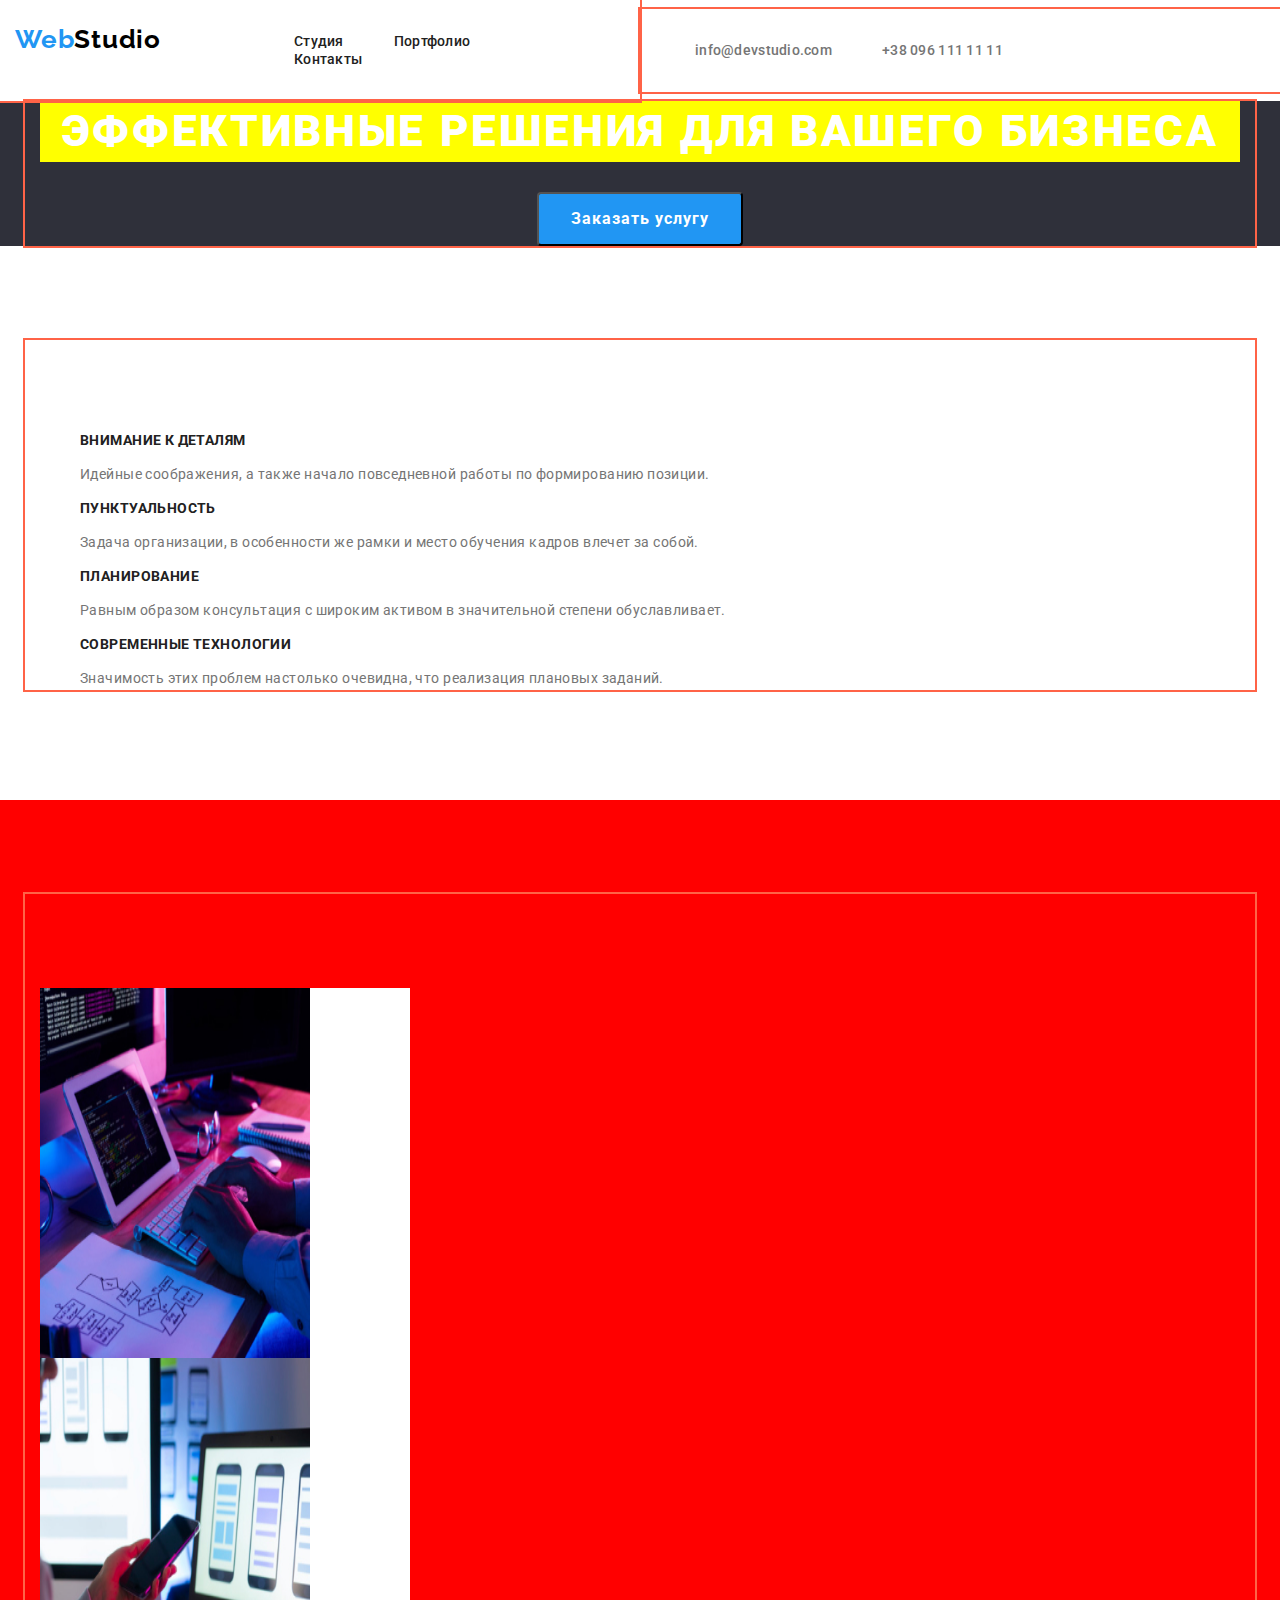
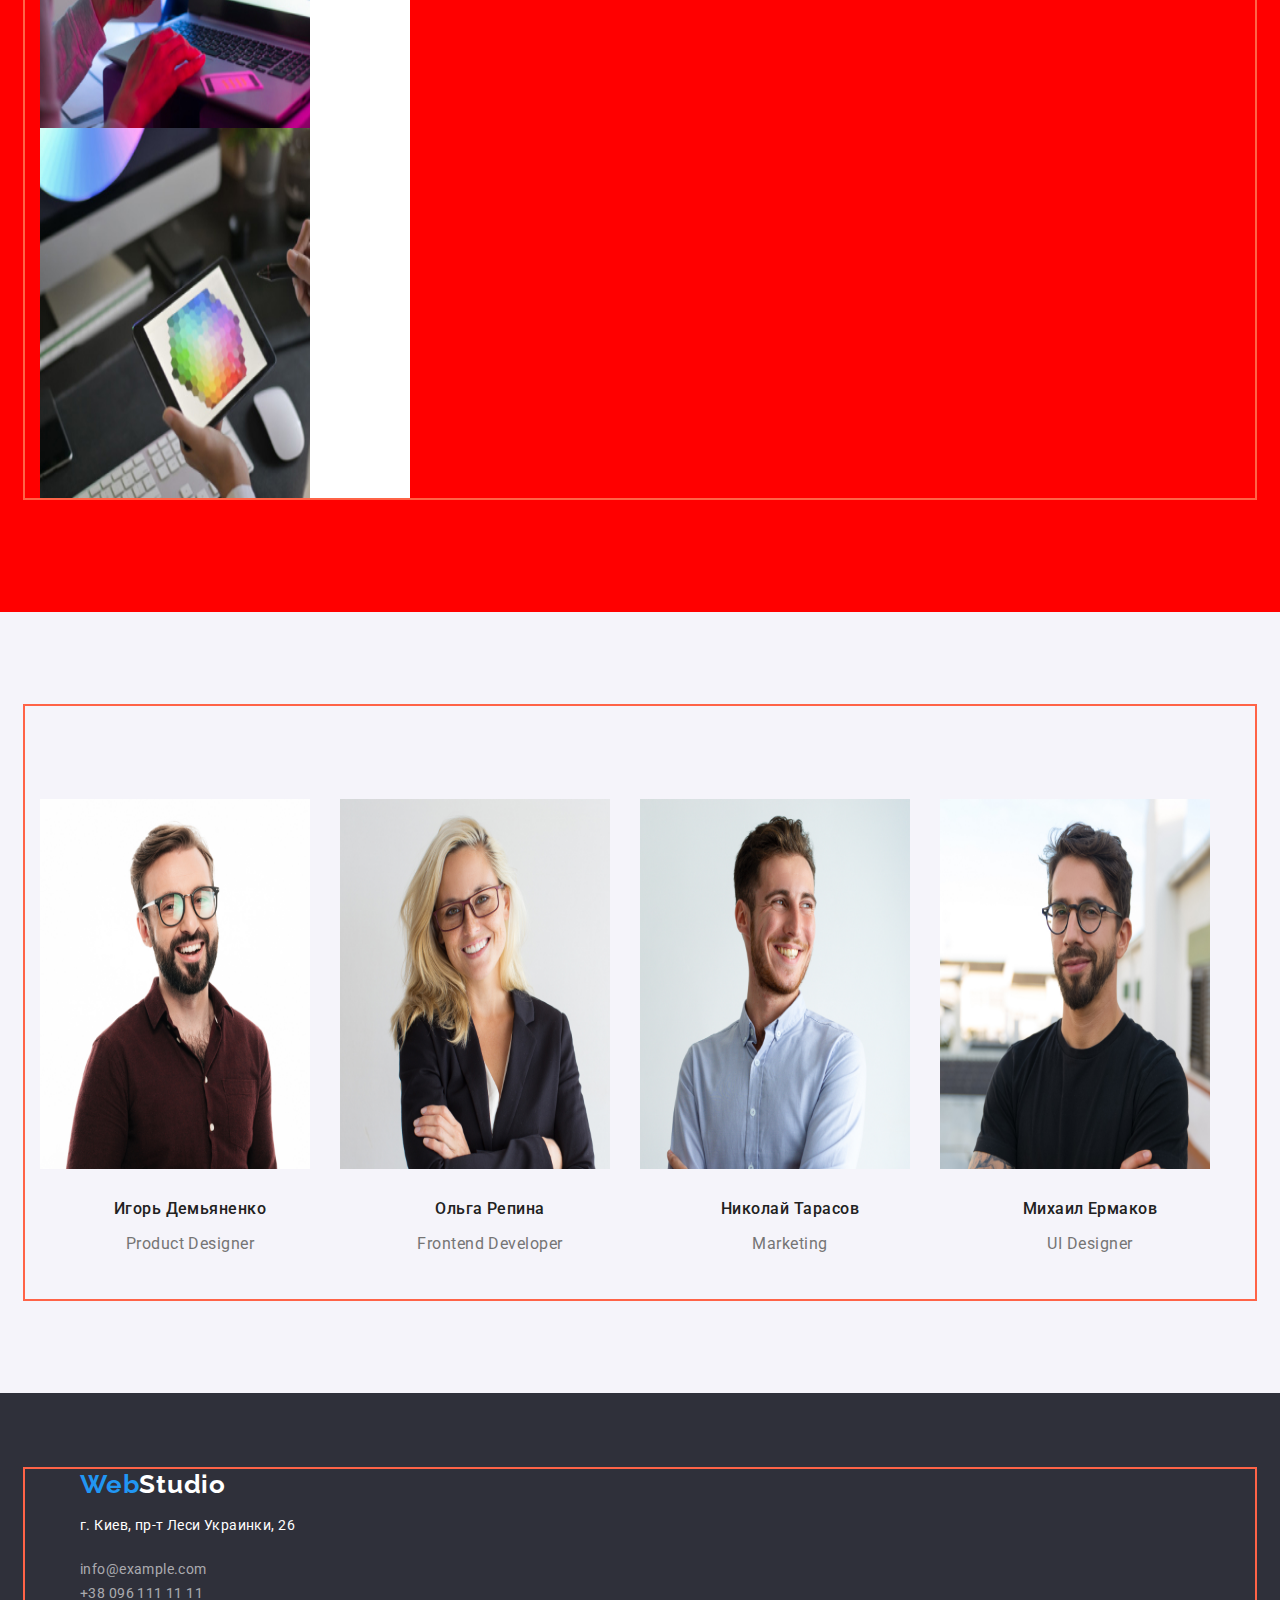
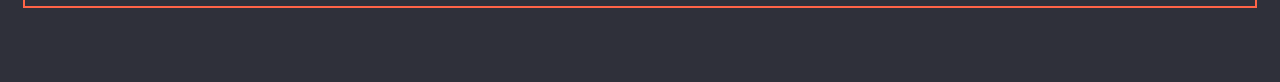
==== index.html @ ab353a33 "Додає блокові елементи" ====
<!DOCTYPE html>
<html lang="ru">
  <head>
    <meta charset="UTF-8" />
    <meta http-equiv="X-UA-Compatible" content="IE=edge" />
    <meta name="viewport" content="width=device-width, initial-scale=1.0" />
    <title>Document</title>
    <link rel="preconnect" href="https://fonts.googleapis.com" />
    <link rel="preconnect" href="https://fonts.gstatic.com" crossorigin />
    <link
      href="https://fonts.googleapis.com/css2?family=Raleway:wght@700&family=Roboto:wght@400;500;700;900&display=swap"
      rel="stylesheet"
    />
    <link
      rel="stylesheet"
      href="https://cdnjs.cloudflare.com/ajax/libs/modern-normalize/1.1.0/modern-normalize.min.css"
    />
    <link rel="stylesheet" href="./css/styles.css" />
  </head>
  <body>
    <!--Шапка-->
    <header class="header">
      <div class="container">
        <nav class="header-nav">
          <a class="header-logo" href="./index.html">
            <span class="logo-blue">Web</span><span class="logo-black">Studio</span></a>
          <ul class="site-nav">
            <li class="item"><a href="./index.html" class="site-nav-link">Студия</a></li>
            <li class="item"><a href="./portfolio.html" class="site-nav-link">Портфолио</a></li>
            <li class="item"><a href="" class="site-nav-link">Контакты</a></li>
          </ul>
        </nav>
      </div>
      <div class="container">
        <ul class="nav-link">
          <li class="item">
            <a href="mailto:info@devstudio.com" class="nav-link-list">info@devstudio.com</a>
          </li>
          <li class="item"><a href="tel:+380961111111" class="nav-link-list">+38 096 111 11 11</a></li>
        </ul>
      </div>
    </header>
    <!--Section 1-->
    <main>
      <section class="hero">
        <div class="container">
          <h1 class="hero-title">Эффективные решения для вашего бизнеса</h1>
          <button type="button" class="hero-buttom">Заказать услугу</button>
        </div>
      </section>
      <!--Section 2-->
      <section class="section">
        <div class="container">
          <h2 class="title">Шаги к успеху</h2>
          <ul class="section-list">
            <li class="section-link">
              <h3 class="section-title">Внимание к деталям</h3>
              <p class="text">
                Идейные соображения, а также начало повседневной работы по формированию позиции.
              </p>
            </li>

            <li>
              <h3 class="section-title">Пунктуальность</h3>
              <p class="text">
                Задача организации, в особенности же рамки и место обучения кадров влечет за собой.
              </p>
            </li>

            <li>
              <h3 class="section-title">Планирование</h3>
              <p class="text">
                Равным образом консультация с широким активом в значительной степени обуславливает.
              </p>
            </li>

            <li>
              <h3 class="section-title">Современные технологии</h3>
              <p class="text">
                Значимость этих проблем настолько очевидна, что реализация плановых заданий.
              </p>
            </li>
          </ul>
        </div>
      </section>
      <!--Section 3-->
      <section class="section-pictures">
        <div class="container">
          <h2 class="title">Чем мы занимаемся</h2>
          <ul class="pictures-list">
            <li class="images">
              <article class="card">
                <div>
                  <img src="./images/first_service.jpg" alt="Работа на компьютерах" width="370" />
                </div>
              </article>
            </li>
            <li class="images">
              <article>
                <div>
                  <img src="./images/second_servics.jpg" alt="Работа на телефонах" width="370" />
                </div>
              </article>
            </li>
            <li class="images">
              <article>
                <div>
                  <img src="./images/third_service.jpg" alt="Работа на планшетах" width="370" />
                </div>
              </article>
            </li>
          </ul>
        </div>
      </section>
      <!--Section 4-->
      <section class="workers">
        <div class="container">
          <h2 class="title">Наша команда</h2>
          <ul class="workers-list">
            <li class="workers-item">
              <article>
                <div class="icons">
                  <img src="./images/photo_1.jpg" alt="Фото" width="270" />
                </div>
                <div class="caption">
                  <h3 class="workers-title">Игорь Демьяненко</h3>
                  <p class="workers-text">Product Designer</p>
                </div>
              </article>
            </li>
            <li class="workers-item">
              <article>
                <div class="icons">
                  <img src="./images/photo_2.jpg" alt="Ольга Репина" width="270" />
                </div>
                <div class="caption">
                  <h3 class="workers-title">Ольга Репина</h3>
                <p class="workers-text">Frontend Developer</p>
                </div>
              </article>
            </li>
            <li class="workers-item">
              <article>
                <div class="icons">
                  <img src="./images/photo_3.jpg" alt="Николай Тарасов" width="270" />
                </div>
                <div class="caption">
                   <h3 class="workers-title">Николай Тарасов</h3>
                <p class="workers-text">Marketing</p>
                </div>
            </li>
            <li class="workers-item">
              <article>
                <div class="icons">
                  <img src="./images/photo4.jpg" alt="Михаил Ермаков" width="270" />
                </div>
                <div class="caption">
                   <h3 class="workers-title">Михаил Ермаков</h3>
                <p class="workers-text">UI Designer</p>
                </div>
              </article>
            </li>
          </ul>
        </div>
      </section>
    </main>
    <!--Футер-->
    <footer class="footer">
      <div class="container">
        <address>
          <ul class="footer-list">
            <li>
              <a class="footer-logo" href="./portfolio.html"
                ><span class="logo-blue">Web</span><span class="logo-white">Studio</span></a
              >
            </li>
            <li><p class="footer-address">г. Киев, пр-т Леси Украинки, 26</p></li>
            <li><a href="mailto:info@example.com" class="contact-link">info@example.com</a></li>
            <li><a href="tel:+380961111111" class="contact-link">+38 096 111 11 11</a></li>
          </ul>
        </address>
      </div>
    </footer>
  </body>
</html>
---- css/styles.css ----
:root {
  --primery-text-color: #212121;
  --title-text-color: #757575;
  --secondary-title-text-color: rgba(255, 255, 255, 0.6);
  --third-title-text-color: #000000;
  --accent-color: #2196f3;
  --primery-background-color: #ffffff;
  --secondary-background-color: #f5f4fa;
  --white-color: #ffffff;
  --footer-color: #2f303a;
}
body {
  background: var(--primery-background-color);
  color: var(--primery-text-color);
  font-family: 'Roboto', sans-serif;
}
/* колір основного тексту #212121*/
/* вторинний колір тексту #757575 */
/* вторинний колір тексту rgba(255, 255, 255, 0.6 */
/* білий колір #FFFFFF */
/* акцент #2196F3 */
/* вторинний колір фону #F5F4FA */
/* вторинний колір фону #2F303A */
/* вторинний колір фону FFFFFF */

/* Логотип */
.container {
  width: 1230px;
  padding-left: 15px;
  padding-right: 15px;
  margin-left: auto;
  margin-right: auto;
  outline: 2px solid tomato;
}
/* Шапка */
.header {
  justify-content: center;
  display: flex;
  align-items: center;
}
.header-nav {
  display: flex;
}
.header-logo {
  margin-right: 93px;
  text-decoration: none;
  padding-top: 24px;
  padding-bottom: 25px;
}
.logo-blue {
  font-family: 'Raleway';
  font-weight: 700;
  font-size: 26px;
  line-height: 1.2;
  letter-spacing: 0.03em;
  color: var(--accent-color);
}
.logo-black {
  font-family: 'Raleway';
  font-weight: 700;
  font-size: 26px;
  line-height: 1.2;
  letter-spacing: 0.03em;
  color: var(--third-title-text-color);
}
/* Site nav */
.site-nav {
  margin-top: 0;
  margin-bottom: 0;
  margin-right: 50px;
  list-style: none;
  display: flex;
  flex-wrap: wrap;
  padding-top: 32px;
  padding-bottom: 32px;
}
.site-nav .item {
  margin-right: 50px;
}
.site-nav > .item :last-child {
  margin-right: 0px;
}
.ul {
  list-style: none;
  padding: 0;
  margin: 0;
}
.nav-link {
  margin-top: 0;
  margin-bottom: 0;
  list-style: none;
  display: flex;
  flex-wrap: wrap;
  padding-top: 32px;
  padding-bottom: 32px;
}
.ul {
  list-style: none;
}
.nav-link .item :not(last-child) {
  margin-right: 50px;
}
.list {
  padding: 0;
  margin: 0;
}
.site-nav-link {
  font-weight: 500;
  font-size: 14px;
  line-height: 1.14;
  letter-spacing: 0.02em;
  color: var(--primery-text-color);
  text-decoration: none;
}
.site-nav-link:hover,
.site-nav-link:focus {
  color: var(--accent-color);
}
.link {
  font-weight: 500;
  font-size: 14px;
  line-height: 1.14;
  letter-spacing: 0.02em;
  color: var(--primery-text-color);
}
.nav-link-list {
  font-weight: 500;
  font-size: 14px;
  line-height: 1.14;
  letter-spacing: 0.02em;
  color: var(--title-text-color);
  text-decoration: none;
}
.nav-link-list:hover,
.nav-link-list:focus {
  color: var(--accent-color);
}

/* Секція 1 */
.hero {
  background-color: var(--footer-color);
  text-align: center;
}
.hero-title {
  margin-top: 0;
  margin-bottom: 30;
  font-weight: 900;
  font-size: 44px;
  line-height: 1.4;
  letter-spacing: 0.06em;
  text-transform: uppercase;
  color: var(--white-color);
  background-color: yellow;
}
.hero-buttom {
  display: inline-block;
  padding: 10px 32px;
  border-radius: 4px;
  font-weight: 700;
  font-size: 16px;
  line-height: 1.9;
  letter-spacing: 0.06em;
  color: var(--white-color);
  background-color: var(--accent-color);
  /* 0px 4px 4px rgba(0, 0, 0, 0.15); */
}
/* Секція 2 */
.section {
  background: var(--primery-background-color);
  padding-top: 94px;
  padding-bottom: 94px;
}
.title {
  visibility: hidden;
}
.section-list {
  list-style: none;
}
.ul {
  padding: 0;
}
.section-title {
  margin-top: 0;
  margin-bottom: 10px;
  font-weight: 700;
  font-size: 14px;
  line-height: 1.14;
  letter-spacing: 0.03em;
  text-transform: uppercase;
  color: var(--primery-text-color);
}
.text {
  font-size: 14px;
  line-height: 1.7;
  letter-spacing: 0.03em;
  color: var(--title-text-color);
}
/* Секція 3 */
.section-pictures {
  background: red;
  padding-top: 94px;
  padding-bottom: 94px;
}
.title {
  margin-top: 0;
  margin-bottom: 50px;
  font-weight: 700;
  font-size: 36px;
  line-height: 1.2;
  text-align: center;
  letter-spacing: 0.03em;
  color: var(--primery-text-color);
}
.pictures-list {
  list-style: none;
  padding: 0;
  margin: 0;
  display: flex;
  flex-wrap: wrap;
}
.pictures-list > .images {
  flex-basis: calc(100% / 3);
}
.images :last-child {
  margin-right: 0;
}
img {
  display: block;
  width: 370px;
  height: 294px;
}
/* Секція 4 */
.workers {
  background: var(--secondary-background-color);
  padding-top: 94px;
  padding-bottom: 94px;
}
.title {
  margin-bottom: 50px;
}
.workers-list {
  list-style: none;
  padding: 0;
  margin: 0;
  display: flex;
  flex-wrap: wrap;
}
.workers-list > .workers-item {
  flex-basis: calc(100% / 4);
}
img {
  display: block;
  width: 270px;
  height: 370px;
}
.icons {
  margin-bottom: 30px;
}
.workers-title {
  margin-bottom: 10px;
  font-weight: 500;
  font-size: 16px;
  line-height: 1.2;
  letter-spacing: 0.03em;
  color: var(--primery-text-color);
}
.caption {
  text-align: center;
}
.workers-text {
  padding-bottom: 30px;
  font-size: 16px;
  line-height: 1.2;
  letter-spacing: 0.03em;
  color: var(--title-text-color);
}

/* Портфоліо */
/* Фільтр */
.filter {
  background: var(--primery-background-color);
}
.filtr-title {
  visibility: hidden;
}
.filter-list {
  display: flex;
}
.filter-item {
  margin-right: 8px;
}
.filter-list .filter-item {
  justify-content: center;
  display: inline-block;
}
.filter-buttom {
  padding: 6px 22px;
  font-weight: 500;
  font-size: 16px;
  line-height: 1.6;
  align-items: center;
  letter-spacing: 0.03em;
  color: var(--primery-text-color);
  background: var(--secondary-background-color);
  cursor: pointer;
}
.filter-buttom:hover,
.filter-buttom:focus {
  color: var(--white-color);
  background: var(--accent-color);
}
/* Картинки */
.pictures {
  list-style: none;
  margin-right: 30px;
  margin-bottom: 30px;
  flex-wrap: wrap;
  display: flex;
}
.pictures > .pictures-list {
  flex-basis: calc(100% / 3);
}
.pictures-list {
  background: var(--primery-background-color);
  margin-bottom: 20px;
  width: 370px;
}
.pictures-title {
  margin-bottom: 4px;
  font-weight: 700;
  font-size: 18px;
  line-height: 2;
  letter-spacing: 0.06em;
  color: var(--primery-text-color);
}
.pictures-text {
  font-size: 16px;
  line-height: 1.9;
  letter-spacing: 0.03em;
  color: var(--title-text-color);
}
/* Футер */
.footer {
  background: var(--footer-color);
  padding-top: 60px;
  padding-bottom: 60px;
}
.footer-logo {
  text-decoration: none;
}
.footer-list {
  list-style: none;
}
.logo-blue {
  font-family: 'Raleway';
  font-style: normal;
  font-weight: 700;
  font-size: 26px;
  line-height: 1.2;
  letter-spacing: 0.03em;
  color: var(--accent-color);
}
.logo-white {
  font-family: 'Raleway';
  font-style: normal;
  font-weight: 700;
  font-size: 26px;
  line-height: 1.2;
  letter-spacing: 0.03em;
  color: var(--white-color);
}
.footer-address {
  margin-bottom: 20px;
  font-style: normal;
  font-weight: 400;
  font-size: 14px;
  line-height: 1.7;
  letter-spacing: 0.03em;
  color: var(--white-color);
  text-decoration: none;
}
.contact-link {
  margin-bottom: 9px;
  font-style: normal;
  font-weight: 400;
  font-size: 14px;
  line-height: 1.7;
  letter-spacing: 0.03em;
  color: var(--secondary-title-text-color);
  text-decoration: none;
}
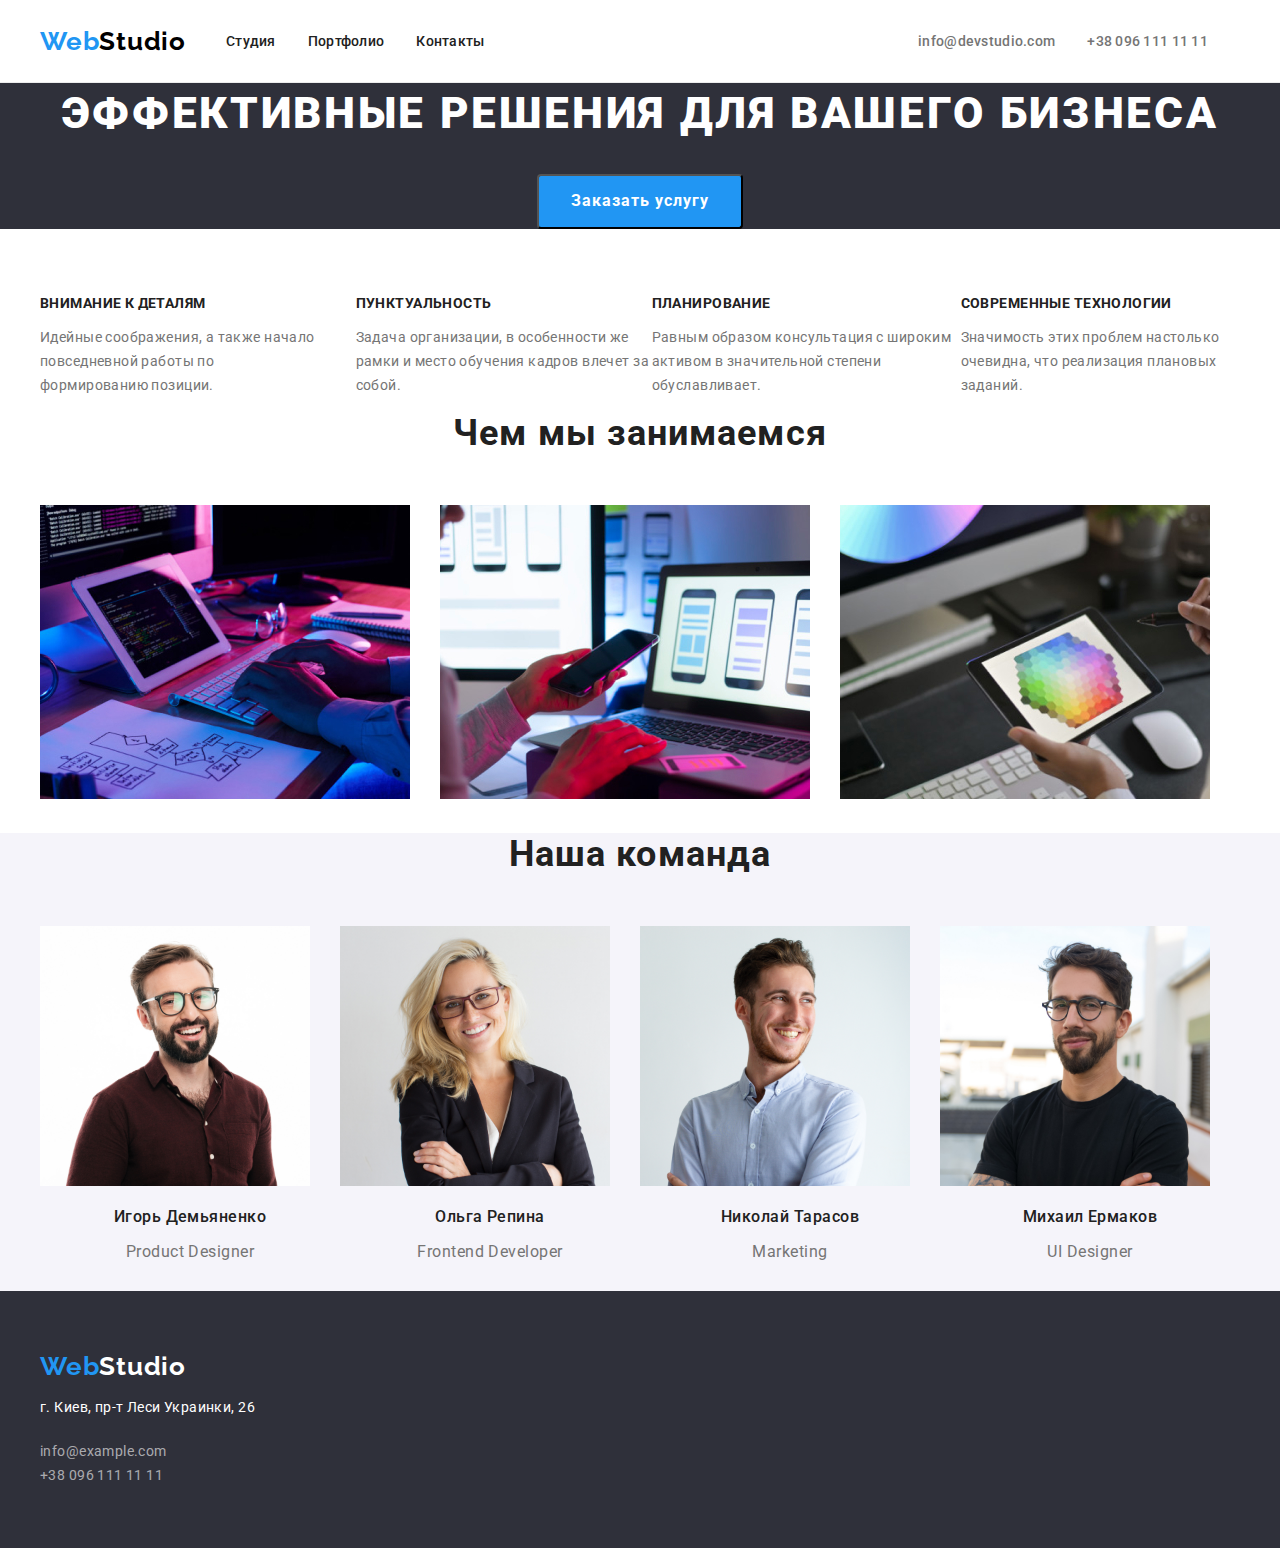
==== commit 0c6db3fa: "Додає блок-елементи" ====
--- a/index.html
+++ b/index.html
@@ -20,8 +20,9 @@
   <body>
     <!--Шапка-->
     <header class="header">
-      <div class="container">
-        <nav class="header-nav">
+      <div class="container flex-container">
+        <div class="navigation">
+          <nav class="header-nav">
           <a class="header-logo" href="./index.html">
             <span class="logo-blue">Web</span><span class="logo-black">Studio</span></a>
           <ul class="site-nav">
@@ -30,14 +31,15 @@
             <li class="item"><a href="" class="site-nav-link">Контакты</a></li>
           </ul>
         </nav>
-      </div>
-      <div class="container">
+        </div>
+      <div class="contacts">
         <ul class="nav-link">
           <li class="item">
             <a href="mailto:info@devstudio.com" class="nav-link-list">info@devstudio.com</a>
           </li>
           <li class="item"><a href="tel:+380961111111" class="nav-link-list">+38 096 111 11 11</a></li>
         </ul>
+      </div>
       </div>
     </header>
     <!--Section 1-->
@@ -51,7 +53,7 @@
       <!--Section 2-->
       <section class="section">
         <div class="container">
-          <h2 class="title">Шаги к успеху</h2>
+          <h2 class="headline">Шаги к успеху</h2>
           <ul class="section-list">
             <li class="section-link">
               <h3 class="section-title">Внимание к деталям</h3>
@@ -89,28 +91,16 @@
           <h2 class="title">Чем мы занимаемся</h2>
           <ul class="pictures-list">
             <li class="images">
-              <article class="card">
-                <div>
                   <img src="./images/first_service.jpg" alt="Работа на компьютерах" width="370" />
-                </div>
-              </article>
             </li>
             <li class="images">
-              <article>
-                <div>
                   <img src="./images/second_servics.jpg" alt="Работа на телефонах" width="370" />
-                </div>
-              </article>
-            </li>
+                </li>
             <li class="images">
-              <article>
-                <div>
-                  <img src="./images/third_service.jpg" alt="Работа на планшетах" width="370" />
-                </div>
-              </article>
-            </li>
+                 <img src="./images/third_service.jpg" alt="Работа на планшетах" width="370" />
+                </li>
           </ul>
-        </div>
+          </div>
       </section>
       <!--Section 4-->
       <section class="workers">
@@ -174,9 +164,11 @@
                 ><span class="logo-blue">Web</span><span class="logo-white">Studio</span></a
               >
             </li>
-            <li><p class="footer-address">г. Киев, пр-т Леси Украинки, 26</p></li>
+            <div>
+               <li><p class="footer-address">г. Киев, пр-т Леси Украинки, 26</p></li>
             <li><a href="mailto:info@example.com" class="contact-link">info@example.com</a></li>
             <li><a href="tel:+380961111111" class="contact-link">+38 096 111 11 11</a></li>
+            </div>
           </ul>
         </address>
       </div>
--- a/css/styles.css
+++ b/css/styles.css
@@ -30,22 +30,24 @@
   padding-right: 15px;
   margin-left: auto;
   margin-right: auto;
-  outline: 2px solid tomato;
 }
 /* Шапка */
 .header {
   justify-content: center;
   display: flex;
   align-items: center;
+  border-bottom: 1px solid #ececec;
+}
+.flex-container {
+  display: flex;
+  justify-content: space-between;
 }
 .header-nav {
   display: flex;
+  align-items: center;
 }
 .header-logo {
-  margin-right: 93px;
-  text-decoration: none;
-  padding-top: 24px;
-  padding-bottom: 25px;
+  text-decoration: none;
 }
 .logo-blue {
   font-family: 'Raleway';
@@ -67,42 +69,22 @@
 .site-nav {
   margin-top: 0;
   margin-bottom: 0;
-  margin-right: 50px;
-  list-style: none;
-  display: flex;
-  flex-wrap: wrap;
+  list-style: none;
+  display: flex;
   padding-top: 32px;
   padding-bottom: 32px;
 }
-.site-nav .item {
-  margin-right: 50px;
-}
-.site-nav > .item :last-child {
-  margin-right: 0px;
-}
-.ul {
-  list-style: none;
-  padding: 0;
-  margin: 0;
-}
 .nav-link {
   margin-top: 0;
   margin-bottom: 0;
   list-style: none;
   display: flex;
-  flex-wrap: wrap;
   padding-top: 32px;
   padding-bottom: 32px;
-}
-.ul {
-  list-style: none;
-}
-.nav-link .item :not(last-child) {
-  margin-right: 50px;
-}
-.list {
-  padding: 0;
-  margin: 0;
+  justify-content: end;
+}
+.item {
+  margin-right: 32px;
 }
 .site-nav-link {
   font-weight: 500;
@@ -150,7 +132,6 @@
   letter-spacing: 0.06em;
   text-transform: uppercase;
   color: var(--white-color);
-  background-color: yellow;
 }
 .hero-buttom {
   display: inline-block;
@@ -167,41 +148,37 @@
 /* Секція 2 */
 .section {
   background: var(--primery-background-color);
-  padding-top: 94px;
-  padding-bottom: 94px;
-}
+}
+.headline {
+  visibility: hidden;
+}
+.section-list {
+  list-style: none;
+  padding: 0;
+  margin: 0;
+  display: flex;
+}
+.section-link :not(:first-child) {
+  margin-right: 30px;
+}
+.section-title {
+  margin-top: 0;
+  margin-bottom: 10px;
+  font-weight: 700;
+  font-size: 14px;
+  line-height: 1.14;
+  letter-spacing: 0.03em;
+  text-transform: uppercase;
+  color: var(--primery-text-color);
+}
+.text {
+  font-size: 14px;
+  line-height: 1.7;
+  letter-spacing: 0.03em;
+  color: var(--title-text-color);
+}
+/* Секція 3 */
 .title {
-  visibility: hidden;
-}
-.section-list {
-  list-style: none;
-}
-.ul {
-  padding: 0;
-}
-.section-title {
-  margin-top: 0;
-  margin-bottom: 10px;
-  font-weight: 700;
-  font-size: 14px;
-  line-height: 1.14;
-  letter-spacing: 0.03em;
-  text-transform: uppercase;
-  color: var(--primery-text-color);
-}
-.text {
-  font-size: 14px;
-  line-height: 1.7;
-  letter-spacing: 0.03em;
-  color: var(--title-text-color);
-}
-/* Секція 3 */
-.section-pictures {
-  background: red;
-  padding-top: 94px;
-  padding-bottom: 94px;
-}
-.title {
   margin-top: 0;
   margin-bottom: 50px;
   font-weight: 700;
@@ -216,24 +193,14 @@
   padding: 0;
   margin: 0;
   display: flex;
-  flex-wrap: wrap;
-}
-.pictures-list > .images {
+}
+.images {
   flex-basis: calc(100% / 3);
-}
-.images :last-child {
-  margin-right: 0;
-}
-img {
-  display: block;
-  width: 370px;
-  height: 294px;
+  margin-right: 30px;
 }
 /* Секція 4 */
 .workers {
   background: var(--secondary-background-color);
-  padding-top: 94px;
-  padding-bottom: 94px;
 }
 .title {
   margin-bottom: 50px;
@@ -248,13 +215,10 @@
 .workers-list > .workers-item {
   flex-basis: calc(100% / 4);
 }
-img {
+.images {
   display: block;
-  width: 270px;
-  height: 370px;
-}
-.icons {
-  margin-bottom: 30px;
+  /* width: 270px;
+  height: 360px; */
 }
 .workers-title {
   margin-bottom: 10px;
@@ -268,7 +232,7 @@
   text-align: center;
 }
 .workers-text {
-  padding-bottom: 30px;
+  margin-bottom: 30px;
   font-size: 16px;
   line-height: 1.2;
   letter-spacing: 0.03em;
@@ -280,13 +244,14 @@
 .filter {
   background: var(--primery-background-color);
 }
-.filtr-title {
+.filter-title {
   visibility: hidden;
 }
 .filter-list {
   display: flex;
-}
-.filter-item {
+  justify-content: center;
+}
+.filter-list .filter-item:not(:last-child) {
   margin-right: 8px;
 }
 .filter-list .filter-item {
@@ -310,20 +275,34 @@
   background: var(--accent-color);
 }
 /* Картинки */
+.icon {
+  padding-top: 34px;
+}
+.icon-container {
+  display: flex;
+}
 .pictures {
   list-style: none;
-  margin-right: 30px;
-  margin-bottom: 30px;
+  margin: 0px;
+  padding: 0;
   flex-wrap: wrap;
   display: flex;
 }
-.pictures > .pictures-list {
+.pictures .pictures-list {
   flex-basis: calc(100% / 3);
 }
 .pictures-list {
   background: var(--primery-background-color);
-  margin-bottom: 20px;
-  width: 370px;
+  margin-bottom: 30px;
+  margin-right: 30px;
+}
+.heading {
+  padding-left: 24px;
+  padding-right: 24px;
+  padding-bottom: 20px;
+  border-right: 1px solid #ececec;
+  border-left: 1px solid #ececec;
+  border-bottom: 1px solid #ececec;
 }
 .pictures-title {
   margin-bottom: 4px;
@@ -332,12 +311,14 @@
   line-height: 2;
   letter-spacing: 0.06em;
   color: var(--primery-text-color);
+  text-align: center;
 }
 .pictures-text {
   font-size: 16px;
   line-height: 1.9;
   letter-spacing: 0.03em;
   color: var(--title-text-color);
+  text-align: center;
 }
 /* Футер */
 .footer {
@@ -350,6 +331,8 @@
 }
 .footer-list {
   list-style: none;
+  padding: 0;
+  margin: 0;
 }
 .logo-blue {
   font-family: 'Raleway';
@@ -368,6 +351,15 @@
   line-height: 1.2;
   letter-spacing: 0.03em;
   color: var(--white-color);
+}
+.logo {
+  margin-bottom: 20px;
+}
+.addres {
+  margin-bottom: 9px;
+}
+.contact {
+  margin-bottom: 9px;
 }
 .footer-address {
   margin-bottom: 20px;
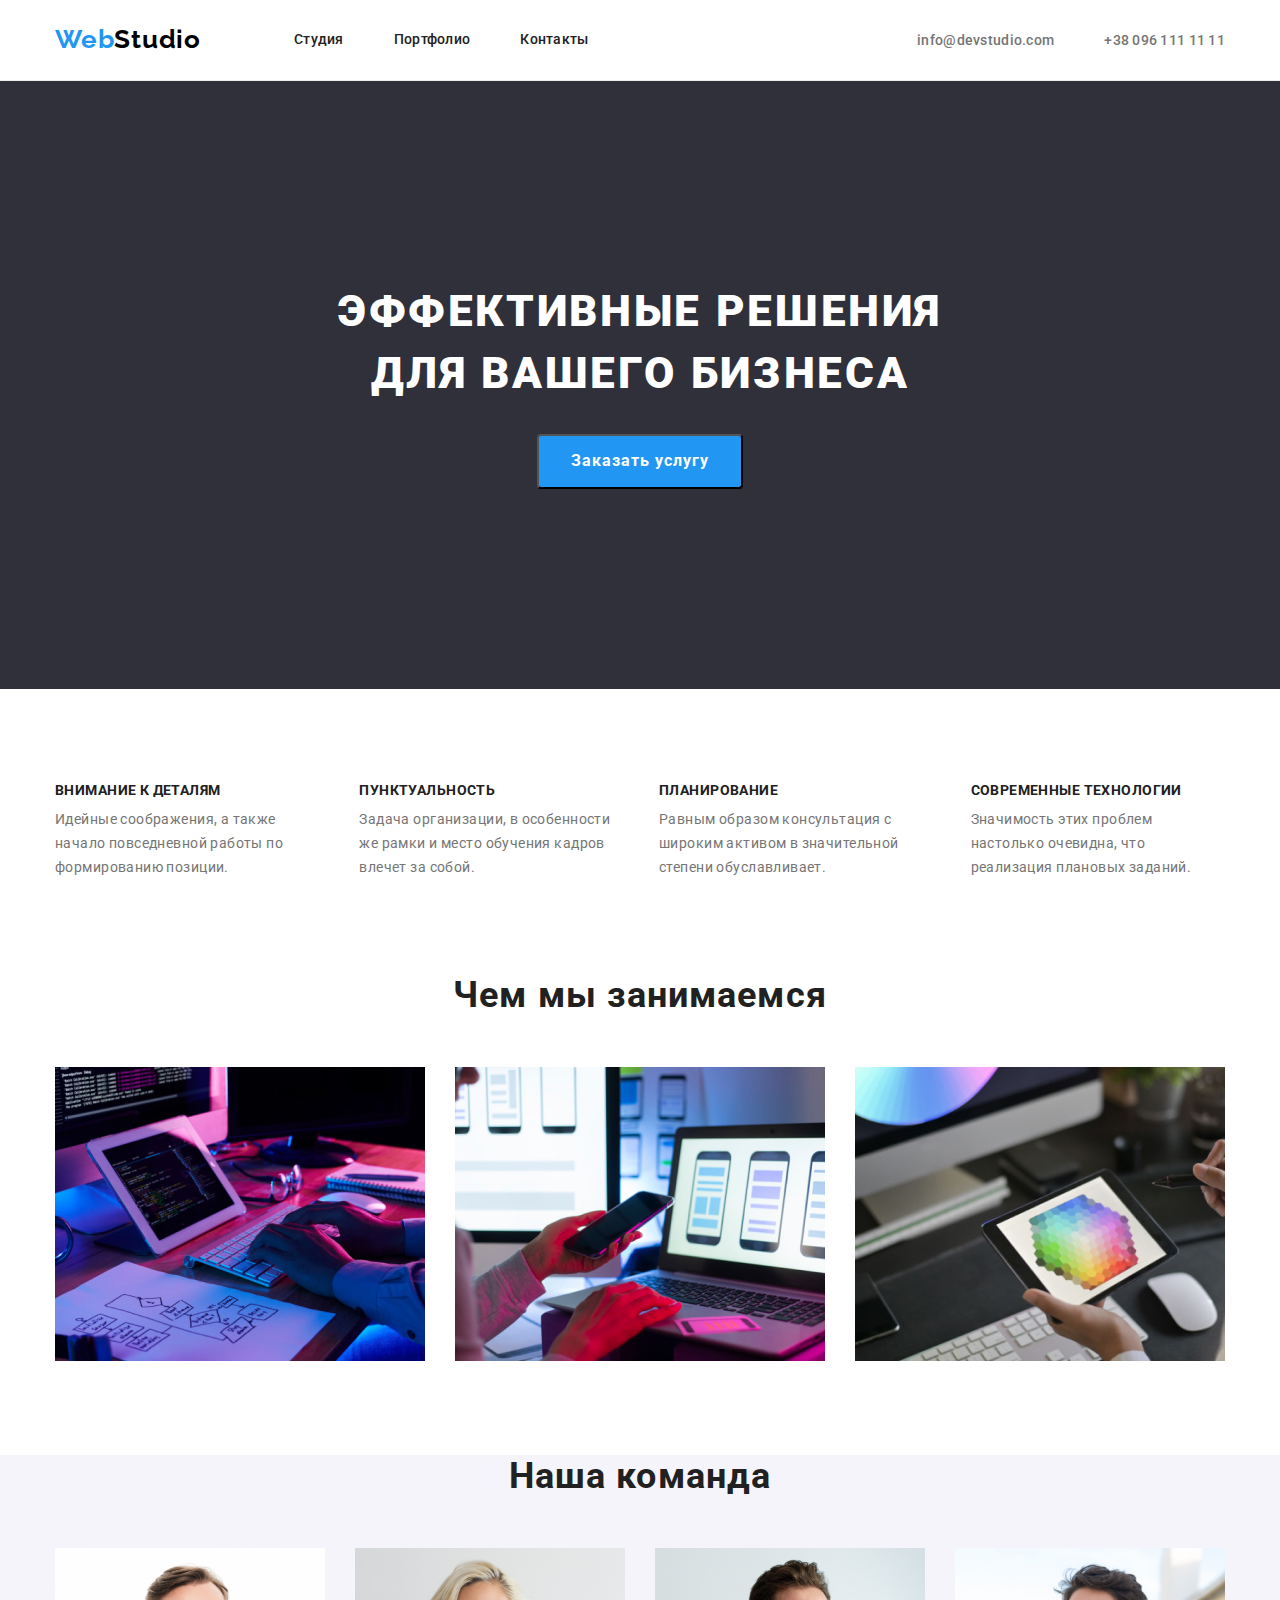
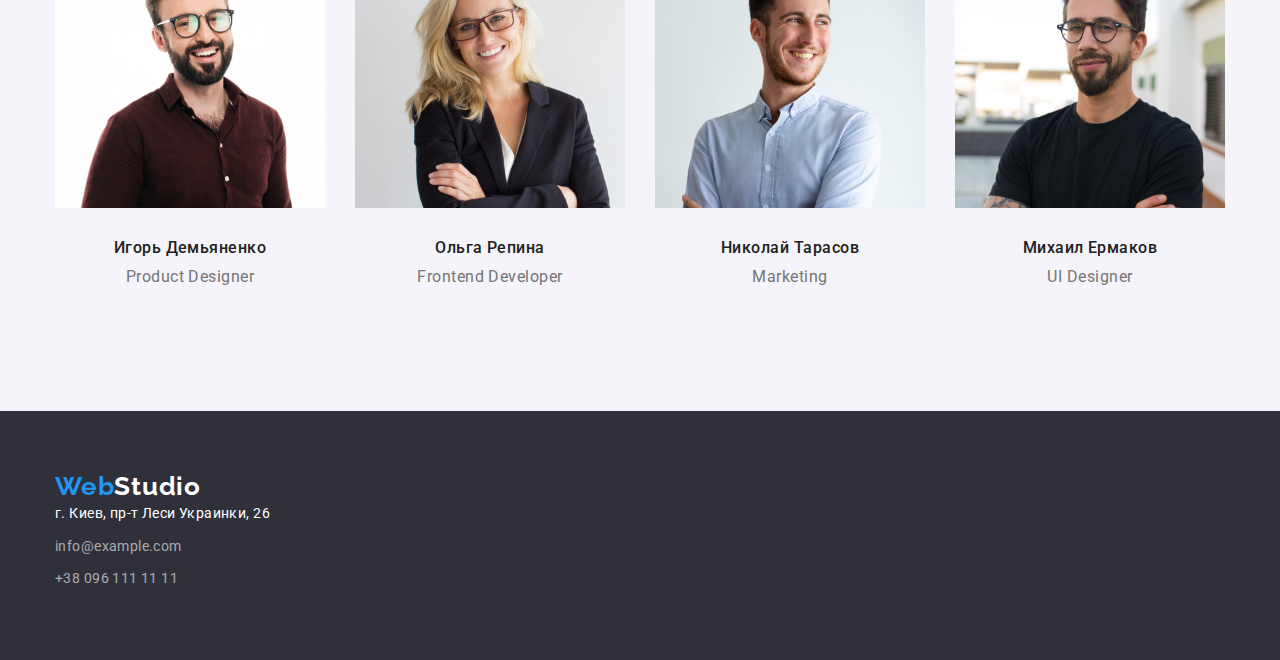
==== commit 489f34fb: "Редагує сітку елементів на флексах" ====
--- a/index.html
+++ b/index.html
@@ -21,7 +21,6 @@
     <!--Шапка-->
     <header class="header">
       <div class="container flex-container">
-        <div class="navigation">
           <nav class="header-nav">
           <a class="header-logo" href="./index.html">
             <span class="logo-blue">Web</span><span class="logo-black">Studio</span></a>
@@ -31,8 +30,6 @@
             <li class="item"><a href="" class="site-nav-link">Контакты</a></li>
           </ul>
         </nav>
-        </div>
-      <div class="contacts">
         <ul class="nav-link">
           <li class="item">
             <a href="mailto:info@devstudio.com" class="nav-link-list">info@devstudio.com</a>
@@ -40,20 +37,19 @@
           <li class="item"><a href="tel:+380961111111" class="nav-link-list">+38 096 111 11 11</a></li>
         </ul>
       </div>
-      </div>
     </header>
     <!--Section 1-->
     <main>
       <section class="hero">
         <div class="container">
-          <h1 class="hero-title">Эффективные решения для вашего бизнеса</h1>
+          <h1 class="hero-title">Эффективные решения <br>для вашего бизнеса</h1>
           <button type="button" class="hero-buttom">Заказать услугу</button>
         </div>
       </section>
       <!--Section 2-->
       <section class="section">
         <div class="container">
-          <h2 class="headline">Шаги к успеху</h2>
+          <h2 class="visually-hidden">Шаги к успеху</h2>
           <ul class="section-list">
             <li class="section-link">
               <h3 class="section-title">Внимание к деталям</h3>
@@ -62,21 +58,21 @@
               </p>
             </li>
 
-            <li>
+            <li class="section-link">
               <h3 class="section-title">Пунктуальность</h3>
               <p class="text">
                 Задача организации, в особенности же рамки и место обучения кадров влечет за собой.
               </p>
             </li>
 
-            <li>
+            <li class="section-link">
               <h3 class="section-title">Планирование</h3>
               <p class="text">
                 Равным образом консультация с широким активом в значительной степени обуславливает.
               </p>
             </li>
 
-            <li>
+            <li class="section-link">
               <h3 class="section-title">Современные технологии</h3>
               <p class="text">
                 Значимость этих проблем настолько очевидна, что реализация плановых заданий.
@@ -86,7 +82,7 @@
         </div>
       </section>
       <!--Section 3-->
-      <section class="section-pictures">
+      <section class=" section section-pictures">
         <div class="container">
           <h2 class="title">Чем мы занимаемся</h2>
           <ul class="pictures-list">
@@ -103,7 +99,7 @@
           </div>
       </section>
       <!--Section 4-->
-      <section class="workers">
+      <section class="section workers">
         <div class="container">
           <h2 class="title">Наша команда</h2>
           <ul class="workers-list">
@@ -120,9 +116,7 @@
             </li>
             <li class="workers-item">
               <article>
-                <div class="icons">
                   <img src="./images/photo_2.jpg" alt="Ольга Репина" width="270" />
-                </div>
                 <div class="caption">
                   <h3 class="workers-title">Ольга Репина</h3>
                 <p class="workers-text">Frontend Developer</p>
@@ -131,9 +125,7 @@
             </li>
             <li class="workers-item">
               <article>
-                <div class="icons">
                   <img src="./images/photo_3.jpg" alt="Николай Тарасов" width="270" />
-                </div>
                 <div class="caption">
                    <h3 class="workers-title">Николай Тарасов</h3>
                 <p class="workers-text">Marketing</p>
@@ -141,9 +133,7 @@
             </li>
             <li class="workers-item">
               <article>
-                <div class="icons">
                   <img src="./images/photo4.jpg" alt="Михаил Ермаков" width="270" />
-                </div>
                 <div class="caption">
                    <h3 class="workers-title">Михаил Ермаков</h3>
                 <p class="workers-text">UI Designer</p>
@@ -157,18 +147,15 @@
     <!--Футер-->
     <footer class="footer">
       <div class="container">
-        <address>
-          <ul class="footer-list">
-            <li>
-              <a class="footer-logo" href="./portfolio.html"
+         <a class="footer-logo" href="./portfolio.html"
                 ><span class="logo-blue">Web</span><span class="logo-white">Studio</span></a
               >
-            </li>
-            <div>
-               <li><p class="footer-address">г. Киев, пр-т Леси Украинки, 26</p></li>
-            <li><a href="mailto:info@example.com" class="contact-link">info@example.com</a></li>
-            <li><a href="tel:+380961111111" class="contact-link">+38 096 111 11 11</a></li>
-            </div>
+        <address>
+            <ul class="footer-list">
+               <li class="footer-item"><a class="footer-address" href="https://goo.gl/maps/6y7DoNega5djJpNc6"
+                target="_blank">г. Киев, пр-т Леси Украинки, 26</a></li>
+            <li class="footer-item"><a href="mailto:info@example.com" class="contact-link">info@example.com</a></li>
+            <li class="footer-item"><a href="tel:+380961111111" class="contact-link">+38 096 111 11 11</a></li>
           </ul>
         </address>
       </div>
--- a/css/styles.css
+++ b/css/styles.css
@@ -25,7 +25,7 @@
 
 /* Логотип */
 .container {
-  width: 1230px;
+  width: 1200px;
   padding-left: 15px;
   padding-right: 15px;
   margin-left: auto;
@@ -33,12 +33,10 @@
 }
 /* Шапка */
 .header {
-  justify-content: center;
-  display: flex;
+  border-bottom: 1px solid #ececec;
+}
+.flex-container {
   align-items: center;
-  border-bottom: 1px solid #ececec;
-}
-.flex-container {
   display: flex;
   justify-content: space-between;
 }
@@ -48,6 +46,7 @@
 }
 .header-logo {
   text-decoration: none;
+  margin-right: 93px;
 }
 .logo-blue {
   font-family: 'Raleway';
@@ -67,26 +66,28 @@
 }
 /* Site nav */
 .site-nav {
-  margin-top: 0;
-  margin-bottom: 0;
-  list-style: none;
-  display: flex;
+  padding: 0;
+  margin: 0;
+  list-style: none;
+  display: flex;
+}
+.nav-link {
+  padding: 0;
+  margin: 0;
+  list-style: none;
+  display: flex;
+  justify-content: end;
+}
+.item {
+  margin-right: 50px;
+}
+.item:last-child {
+  margin-right: 0;
+}
+.site-nav-link {
   padding-top: 32px;
   padding-bottom: 32px;
-}
-.nav-link {
-  margin-top: 0;
-  margin-bottom: 0;
-  list-style: none;
-  display: flex;
-  padding-top: 32px;
-  padding-bottom: 32px;
-  justify-content: end;
-}
-.item {
-  margin-right: 32px;
-}
-.site-nav-link {
+  display: block;
   font-weight: 500;
   font-size: 14px;
   line-height: 1.14;
@@ -122,10 +123,12 @@
 .hero {
   background-color: var(--footer-color);
   text-align: center;
+  padding-top: 200px;
+  padding-bottom: 200px;
 }
 .hero-title {
   margin-top: 0;
-  margin-bottom: 30;
+  margin-bottom: 30px;
   font-weight: 900;
   font-size: 44px;
   line-height: 1.4;
@@ -147,10 +150,21 @@
 }
 /* Секція 2 */
 .section {
+  padding-top: 94px;
+  padding-bottom: 94px;
   background: var(--primery-background-color);
 }
-.headline {
-  visibility: hidden;
+.visually-hidden {
+  position: absolute;
+  white-space: nowrap;
+  width: 1px;
+  height: 1px;
+  overflow: hidden;
+  border: 0;
+  padding: 0;
+  clip: rect(0 0 0 0);
+  clip-path: inset(50%);
+  margin: -1px;
 }
 .section-list {
   list-style: none;
@@ -158,11 +172,13 @@
   margin: 0;
   display: flex;
 }
-.section-link :not(:first-child) {
+.section-link {
   margin-right: 30px;
 }
+.section-link:last-child {
+  margin-right: 0;
+}
 .section-title {
-  margin-top: 0;
   margin-bottom: 10px;
   font-weight: 700;
   font-size: 14px;
@@ -171,6 +187,12 @@
   text-transform: uppercase;
   color: var(--primery-text-color);
 }
+h1,
+h2,
+h3,
+p {
+  margin: 0;
+}
 .text {
   font-size: 14px;
   line-height: 1.7;
@@ -178,6 +200,9 @@
   color: var(--title-text-color);
 }
 /* Секція 3 */
+.section-pictures {
+  padding-top: 0;
+}
 .title {
   margin-top: 0;
   margin-bottom: 50px;
@@ -195,11 +220,19 @@
   display: flex;
 }
 .images {
-  flex-basis: calc(100% / 3);
   margin-right: 30px;
+}
+.images:last-child {
+  margin-right: 0;
+}
+img {
+  display: block;
+  max-width: 100%;
+  height: auto;
 }
 /* Секція 4 */
 .workers {
+  padding-top: 0;
   background: var(--secondary-background-color);
 }
 .title {
@@ -212,13 +245,11 @@
   display: flex;
   flex-wrap: wrap;
 }
-.workers-list > .workers-item {
-  flex-basis: calc(100% / 4);
-}
-.images {
-  display: block;
-  /* width: 270px;
-  height: 360px; */
+.workers-item {
+  margin-right: 30px;
+}
+.workers-item:last-child {
+  margin-right: 0;
 }
 .workers-title {
   margin-bottom: 10px;
@@ -229,10 +260,11 @@
   color: var(--primery-text-color);
 }
 .caption {
+  padding-top: 30px;
+  padding-bottom: 30px;
   text-align: center;
 }
 .workers-text {
-  margin-bottom: 30px;
   font-size: 16px;
   line-height: 1.2;
   letter-spacing: 0.03em;
@@ -242,14 +274,17 @@
 /* Портфоліо */
 /* Фільтр */
 .filter {
+  padding-top: 94px;
+  padding-bottom: 94px;
   background: var(--primery-background-color);
 }
-.filter-title {
-  visibility: hidden;
-}
 .filter-list {
+  padding: 0;
+  margin: 0;
+  list-style: none;
   display: flex;
   justify-content: center;
+  margin-bottom: 50px;
 }
 .filter-list .filter-item:not(:last-child) {
   margin-right: 8px;
@@ -275,31 +310,33 @@
   background: var(--accent-color);
 }
 /* Картинки */
-.icon {
-  padding-top: 34px;
-}
-.icon-container {
-  display: flex;
+p,
+h2 {
+  margin: 0;
 }
 .pictures {
   list-style: none;
-  margin: 0px;
+  margin: 0;
   padding: 0;
   flex-wrap: wrap;
   display: flex;
-}
-.pictures .pictures-list {
-  flex-basis: calc(100% / 3);
-}
-.pictures-list {
+  flex-wrap: wrap;
+  margin-top: -30px;
+  margin-left: -30px;
+}
+.pictures .pictures-item {
+  flex-basis: calc(100% / 3 -30px);
+  margin-left: 30px;
+  margin-top: 30px;
+}
+.pictures-item {
   background: var(--primery-background-color);
-  margin-bottom: 30px;
-  margin-right: 30px;
 }
 .heading {
   padding-left: 24px;
   padding-right: 24px;
   padding-bottom: 20px;
+  padding-top: 20px;
   border-right: 1px solid #ececec;
   border-left: 1px solid #ececec;
   border-bottom: 1px solid #ececec;
@@ -352,13 +389,7 @@
   letter-spacing: 0.03em;
   color: var(--white-color);
 }
-.logo {
-  margin-bottom: 20px;
-}
-.addres {
-  margin-bottom: 9px;
-}
-.contact {
+.footer-item {
   margin-bottom: 9px;
 }
 .footer-address {
